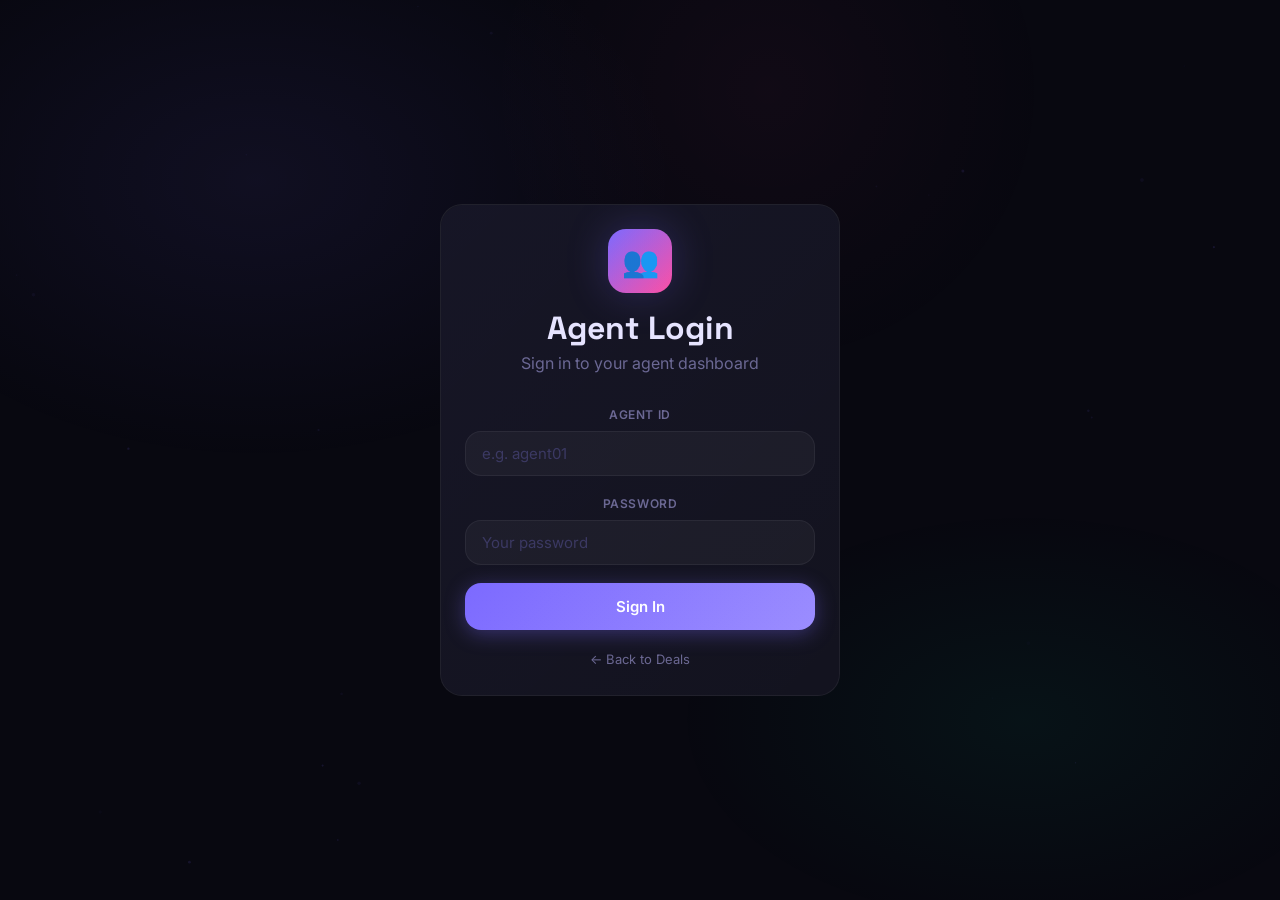
==== frontend/agent-dashboard.html @ 9877c68c "Add files via upload" ====
<!DOCTYPE html>
<html lang="en">
<head>
<meta charset="UTF-8"><meta name="viewport" content="width=device-width,initial-scale=1.0">
<title>Agent Dashboard — Happiness Hub</title>
<link rel="stylesheet" href="styles/main.css">
<style>
.page{max-width:1100px;margin:0 auto;padding:28px 24px;}
.ref-box{background:var(--c-card);border:1px solid var(--c-border);border-radius:var(--r-lg);padding:18px 22px;display:flex;align-items:center;justify-content:space-between;gap:16px;flex-wrap:wrap;margin-bottom:24px;}
.ref-url{font-family:monospace;font-size:13px;color:var(--c-primary);flex:1;background:rgba(124,106,255,.08);padding:8px 14px;border-radius:var(--r-sm);word-break:break-all;}
.upload-zone{border:2px dashed var(--c-border);border-radius:var(--r-md);padding:18px;text-align:center;cursor:pointer;transition:.2s;}
.upload-zone:hover{border-color:var(--c-primary);}
.upload-zone input{display:none;}
</style>
</head>
<body>
<canvas id="particles"></canvas>
<nav class="nav">
  <div class="nav-inner">
    <a href="index.html" class="nav-logo"><div class="logo-box">😊</div>Happiness<span>Hub</span></a>
    <div style="display:flex;align-items:center;gap:12px;">
      <span id="agentNameNav" style="font-size:14px;color:var(--c-muted);"></span>
      <button onclick="logout()" class="btn btn-ghost btn-sm">Sign Out</button>
    </div>
  </div>
</nav>

<div class="page">
  <div class="flex-between mb-24">
    <div><h2 style="margin-bottom:4px;">👋 Welcome, <span id="agentName">Agent</span></h2><p>Manage your orders and commissions</p></div>
    <button onclick="showTab('submit')" class="btn btn-primary">➕ Submit New Order</button>
  </div>

  <!-- Referral -->
  <div class="ref-box">
    <div style="min-width:0;">
      <div style="font-size:11px;color:var(--c-muted);text-transform:uppercase;letter-spacing:.6px;margin-bottom:6px;">🔗 Your Referral Link</div>
      <div class="ref-url" id="refUrl">Loading...</div>
    </div>
    <button onclick="copyRef()" class="btn btn-ghost btn-sm" id="copyBtn">📋 Copy</button>
  </div>

  <!-- Stats -->
  <div class="grid-4 mb-24">
    <div class="stat-card"><div class="stat-icon">📋</div><div><div class="stat-val" id="sTotal">0</div><div class="stat-lbl">Total Orders</div></div></div>
    <div class="stat-card"><div class="stat-icon">⏳</div><div><div class="stat-val" id="sPending">0</div><div class="stat-lbl">Pending</div></div></div>
    <div class="stat-card"><div class="stat-icon">✅</div><div><div class="stat-val" id="sDone">0</div><div class="stat-lbl">Completed</div></div></div>
    <div class="stat-card"><div class="stat-icon">💰</div><div><div class="stat-val" id="sCash">$0</div><div class="stat-lbl">Total Cashback</div></div></div>
  </div>

  <!-- Tabs -->
  <div class="tabs">
    <button class="tab active" id="tabOrders" onclick="showTab('orders')">📋 My Orders</button>
    <button class="tab" id="tabSubmit" onclick="showTab('submit')">➕ Submit Order</button>
  </div>

  <!-- Orders Panel -->
  <div id="panelOrders">
    <div class="flex-between mb-16" style="gap:12px;">
      <div class="search-wrap" style="flex:1;min-width:180px;"><span class="search-icon">🔍</span><input type="text" class="form-control" id="oSearch" placeholder="Search orders..." oninput="filterOrders()"></div>
      <select class="form-control" id="oStatus" onchange="filterOrders()" style="max-width:170px;">
        <option value="">All Statuses</option>
        <option>Pending</option><option>Ordered</option><option>Delivered</option>
        <option>Cashback Sent</option><option>Rejected</option><option>Need More Info</option><option>PayPal Issue</option>
      </select>
    </div>
    <div class="tbl-wrap" id="ordersTbl"><div class="flex-center" style="padding:60px;"><div class="spinner"></div></div></div>
  </div>

  <!-- Submit Panel -->
  <div id="panelSubmit" style="display:none;">
    <div class="card" style="max-width:640px;">
      <h3 style="margin-bottom:20px;">📝 Submit Order on Buyer's Behalf</h3>
      <form id="orderForm" novalidate>
        <div class="row-2">
          <div class="form-group"><label class="form-label">Buyer Name *</label><input type="text" id="bName" class="form-control" placeholder="Full name" required></div>
          <div class="form-group"><label class="form-label">Buyer WhatsApp *</label><input type="tel" id="bWA" class="form-control" placeholder="+1234567890" required></div>
        </div>
        <div class="form-group"><label class="form-label">Select Product *</label><select id="bProduct" class="form-control" required><option value="">Loading...</option></select></div>
        <div class="form-group"><label class="form-label">Order ID *</label><input type="text" id="bOId" class="form-control" placeholder="Amazon order ID" required></div>
        <div class="form-group">
          <label class="form-label">Screenshot *</label>
          <div class="upload-zone" onclick="document.getElementById('sFile').click()">
            <input type="file" id="sFile" accept="image/*" onchange="previewShot(event)">
            <div id="sPH"><div style="font-size:24px;">📷</div><div style="font-size:13px;color:var(--c-muted);margin-top:4px;">Click to upload</div></div>
            <img id="sPreview" style="display:none;max-height:80px;margin:8px auto 0;border-radius:6px;">
          </div>
        </div>
        <div class="form-group"><label class="form-label">Notes</label><textarea id="bNotes" class="form-control" rows="2" placeholder="Optional..."></textarea></div>
        <div id="formErr" class="err-box" style="display:none;"></div>
        <div style="display:flex;gap:12px;">
          <button type="submit" class="btn btn-primary" id="submitBtn">Submit Order</button>
          <button type="button" onclick="showTab('orders')" class="btn btn-ghost">Cancel</button>
        </div>
      </form>
      <div id="submitOK" style="display:none;text-align:center;padding:20px;">
        <div style="font-size:48px;margin-bottom:12px;">🎉</div>
        <h3 style="margin-bottom:6px;">Order Submitted!</h3>
        <p>Order ID: <strong id="newOId" style="color:var(--c-primary);"></strong></p>
        <div style="display:flex;gap:12px;justify-content:center;margin-top:16px;">
          <button onclick="resetForm()" class="btn btn-primary">Submit Another</button>
          <button onclick="showTab('orders')" class="btn btn-ghost">View Orders</button>
        </div>
      </div>
    </div>
  </div>
</div>

<script src="lib/hh.js"></script>
<script>
(function(){const c=document.getElementById("particles"),ctx=c.getContext("2d");function r(){c.width=innerWidth;c.height=innerHeight;}r();window.addEventListener("resize",r);const pts=Array.from({length:30},()=>({x:Math.random()*innerWidth,y:Math.random()*innerHeight,vx:(Math.random()-.5)*.3,vy:(Math.random()-.5)*.3,r:Math.random()*1.5+.5,a:Math.random()*.2+.05}));function draw(){ctx.clearRect(0,0,c.width,c.height);pts.forEach(p=>{p.x+=p.vx;p.y+=p.vy;if(p.x<0||p.x>c.width)p.vx*=-1;if(p.y<0||p.y>c.height)p.vy*=-1;ctx.beginPath();ctx.arc(p.x,p.y,p.r,0,Math.PI*2);ctx.fillStyle=`rgba(124,106,255,${p.a})`;ctx.fill();});requestAnimationFrame(draw);}draw();})();

let session=null, allOrders=[];

document.addEventListener("DOMContentLoaded",async()=>{
  session=HH.requireAuth("agent","agent-login.html");
  if(!session)return;
  document.getElementById("agentName").textContent=session.name||session.actor_id;
  document.getElementById("agentNameNav").textContent=session.name||session.actor_id;
  document.getElementById("refUrl").textContent=`${location.origin}${location.pathname.replace("agent-dashboard.html","")}?ref=${session.actor_id}`;
  await Promise.all([loadOrders(),loadProducts()]);
});

function showTab(t){
  document.getElementById("panelOrders").style.display=t==="orders"?"block":"none";
  document.getElementById("panelSubmit").style.display=t==="submit"?"block":"none";
  document.getElementById("tabOrders").classList.toggle("active",t==="orders");
  document.getElementById("tabSubmit").classList.toggle("active",t==="submit");
}

function copyRef(){
  navigator.clipboard.writeText(document.getElementById("refUrl").textContent).then(()=>{
    const b=document.getElementById("copyBtn");b.textContent="✅ Copied!";setTimeout(()=>b.textContent="📋 Copy",2000);
  });
}

async function loadOrders(){
  const auth=HH.getAuthBody("agent");
  const res=await HH.get("getAgentOrders",auth);
  if(!res.success){document.getElementById("ordersTbl").innerHTML=`<div class="empty-state"><p>${HH.esc(res.error)}</p></div>`;return;}
  allOrders=res.orders||[];
  const s=res.stats||{};
  document.getElementById("sTotal").textContent=s.total||0;
  document.getElementById("sPending").textContent=s.pending||0;
  document.getElementById("sDone").textContent=s.completed||0;
  document.getElementById("sCash").textContent=HH.fmt$(s.total_cashback||0);
  renderOrders(allOrders);
}

function filterOrders(){
  const q=(document.getElementById("oSearch").value||"").toLowerCase();
  const st=document.getElementById("oStatus").value;
  let f=allOrders;
  if(st)f=f.filter(o=>o.status===st);
  if(q)f=f.filter(o=>(o.buyer_name||"").toLowerCase().includes(q)||(o.product_title||"").toLowerCase().includes(q)||(o.order_id||"").toLowerCase().includes(q)||(o.amazon_order_id||"").toLowerCase().includes(q));
  renderOrders(f);
}

function renderOrders(orders){
  if(!orders.length){document.getElementById("ordersTbl").innerHTML=`<div class="empty-state"><div class="icon">📋</div><p>No orders found.</p></div>`;return;}
  document.getElementById("ordersTbl").innerHTML=`<table><thead><tr><th>Buyer</th><th>Product</th><th>Order ID</th><th>Cashback</th><th>Status</th><th>Time</th></tr></thead><tbody>${orders.map(o=>`<tr><td><div style="font-weight:500;">${HH.esc(o.buyer_name)}</div><div style="font-size:11px;color:var(--c-muted);">${HH.esc(o.buyer_whatsapp)}</div></td><td style="max-width:140px;overflow:hidden;text-overflow:ellipsis;white-space:nowrap;font-size:13px;">${HH.esc(o.product_title)}</td><td style="font-family:monospace;font-size:12px;color:var(--c-muted);">${HH.esc(o.amazon_order_id)}</td><td style="color:var(--c-primary);font-weight:600;">${HH.fmt$(o.cashback_amount)}</td><td>${HH.statusBadge(o.status)}</td><td style="font-size:12px;color:var(--c-muted);">${HH.timeAgo(o.submitted_at)}</td></tr>`).join("")}</tbody></table>`;
}

async function loadProducts(){
  const res=await HH.get("getProducts");
  if(res.success){
    const sel=document.getElementById("bProduct");
    sel.innerHTML=`<option value="">— Select product —</option>`+res.products.map(p=>`<option value="${HH.esc(p.product_id)}">${HH.esc(p.title)} (${HH.fmt$(p.cashback_amount)})</option>`).join("");
  }
}

document.getElementById("orderForm").addEventListener("submit",async e=>{
  e.preventDefault();
  const btn=document.getElementById("submitBtn"),err=document.getElementById("formErr");
  err.style.display="none";
  const name=document.getElementById("bName").value.trim();
  const wa=document.getElementById("bWA").value.trim();
  const pid=document.getElementById("bProduct").value;
  const oid=document.getElementById("bOId").value.trim();
  const notes=document.getElementById("bNotes").value.trim();
  const file=document.getElementById("sFile").files[0];
  if(!name||!wa||!pid||!oid){err.textContent="Fill in all required fields.";err.style.display="block";return;}
  if(!file){err.textContent="Upload the order screenshot.";err.style.display="block";return;}
  btn.disabled=true;btn.textContent="Uploading...";
  let screenshot_url="";
  try{screenshot_url=await HH.uploadFile(file);}
  catch(e2){err.textContent="Upload failed: "+e2.message;err.style.display="block";btn.disabled=false;btn.textContent="Submit Order";return;}
  btn.textContent="Saving...";
  const auth=HH.getAuthBody("agent");
  const res=await HH.get("submitOrder",{...auth,buyer_name:name,buyer_whatsapp:wa,product_id:pid,amazon_order_id:oid,screenshot_url,notes});
  btn.disabled=false;btn.textContent="Submit Order";
  if(res.success){document.getElementById("orderForm").style.display="none";document.getElementById("submitOK").style.display="block";document.getElementById("newOId").textContent=res.order_id;loadOrders();}
  else{err.textContent=res.error||"Failed.";err.style.display="block";}
});

function previewShot(e){const f=e.target.files[0];if(!f)return;const r=new FileReader();r.onload=()=>{document.getElementById("sPreview").src=r.result;document.getElementById("sPreview").style.display="block";document.getElementById("sPH").style.display="none";};r.readAsDataURL(f);}

function resetForm(){document.getElementById("orderForm").reset();document.getElementById("orderForm").style.display="block";document.getElementById("submitOK").style.display="none";document.getElementById("sPreview").style.display="none";document.getElementById("sPH").style.display="block";}

function logout(){HH.clearSession("agent");location.href="agent-login.html";}
</script>
</body>
</html>
---- frontend/styles/main.css ----
@import url('https://fonts.googleapis.com/css2?family=Space+Grotesk:wght@400;500;600;700;800&family=Inter:wght@400;500;600&display=swap');

/* ── TOKENS ── */
:root {
  --c-bg:       #080810;
  --c-surface:  #0f0f1a;
  --c-card:     #13131f;
  --c-border:   rgba(124,106,255,0.15);
  --c-border2:  rgba(255,255,255,0.06);
  --c-primary:  #7c6aff;
  --c-accent:   #00e5a0;
  --c-pink:     #ff4fa3;
  --c-text:     #e8e6ff;
  --c-muted:    #6b6892;
  --c-dim:      #3a3860;
  --glow:       0 0 40px rgba(124,106,255,.25);
  --glow-green: 0 0 30px rgba(0,229,160,.2);
  --r-sm: 10px; --r-md: 16px; --r-lg: 22px; --r-xl: 30px;
  --font-head: 'Space Grotesk', sans-serif;
  --font-body: 'Inter', sans-serif;
}

*,*::before,*::after { box-sizing:border-box; margin:0; padding:0; }
html { font-size:16px; scroll-behavior:smooth; }
body { font-family:var(--font-body); background:var(--c-bg); color:var(--c-text); line-height:1.6; min-height:100vh; overflow-x:hidden; }
a { color:var(--c-primary); text-decoration:none; }
img { max-width:100%; display:block; }

/* ── ANIMATED BG ── */
body::before {
  content:'';
  position:fixed; inset:0; z-index:-1;
  background:
    radial-gradient(ellipse 600px 400px at 20% 20%, rgba(124,106,255,.08) 0%, transparent 70%),
    radial-gradient(ellipse 500px 300px at 80% 80%, rgba(0,229,160,.05) 0%, transparent 70%),
    radial-gradient(ellipse 400px 400px at 60% 10%, rgba(255,79,163,.04) 0%, transparent 70%);
  animation: bgPulse 8s ease-in-out infinite alternate;
}
@keyframes bgPulse {
  0%   { opacity:.8; }
  100% { opacity:1.2; }
}

/* ── TYPOGRAPHY ── */
h1,h2,h3,h4,h5 { font-family:var(--font-head); font-weight:700; color:var(--c-text); line-height:1.2; }
h1 { font-size:clamp(2rem,5vw,3.5rem); }
h2 { font-size:clamp(1.4rem,3vw,2rem); }
h3 { font-size:1.2rem; }
p  { color:var(--c-muted); }

/* ── LAYOUT ── */
.container { max-width:1200px; margin:0 auto; padding:0 24px; }
.grid-2 { display:grid; grid-template-columns:1fr 1fr; gap:20px; }
.grid-3 { display:grid; grid-template-columns:repeat(3,1fr); gap:20px; }
.grid-4 { display:grid; grid-template-columns:repeat(4,1fr); gap:16px; }
@media(max-width:900px){.grid-3,.grid-4{grid-template-columns:repeat(2,1fr);}}
@media(max-width:600px){.grid-2,.grid-3,.grid-4{grid-template-columns:1fr;}.hide-mob{display:none!important;}}

/* ── NAVBAR ── */
.nav {
  position:sticky; top:0; z-index:100;
  background:rgba(8,8,16,.8);
  backdrop-filter:blur(20px);
  border-bottom:1px solid var(--c-border2);
  padding:0 24px;
}
.nav-inner {
  max-width:1200px; margin:0 auto;
  height:64px; display:flex; align-items:center; justify-content:space-between; gap:20px;
}
.nav-logo {
  font-family:var(--font-head); font-size:1.3rem; font-weight:800;
  display:flex; align-items:center; gap:10px; color:var(--c-text);
}
.nav-logo .logo-box {
  width:38px; height:38px; border-radius:10px;
  background:linear-gradient(135deg,var(--c-primary),var(--c-pink));
  display:flex; align-items:center; justify-content:center; font-size:20px;
  box-shadow:var(--glow);
}
.nav-logo span { color:var(--c-primary); }
.nav-links { display:flex; gap:4px; }
.nav-links a {
  padding:7px 14px; border-radius:var(--r-sm);
  color:var(--c-muted); font-size:14px; font-weight:500;
  transition:.2s;
}
.nav-links a:hover,.nav-links a.active { color:var(--c-text); background:rgba(124,106,255,.12); }

/* ── BUTTONS ── */
.btn {
  display:inline-flex; align-items:center; justify-content:center; gap:8px;
  padding:11px 22px; border-radius:var(--r-md); border:none;
  font-family:var(--font-body); font-size:15px; font-weight:600;
  cursor:pointer; transition:all .2s; white-space:nowrap; text-decoration:none;
}
.btn-primary {
  background:linear-gradient(135deg,var(--c-primary),#9b8dff);
  color:#fff; box-shadow:0 4px 20px rgba(124,106,255,.35);
}
.btn-primary:hover { transform:translateY(-2px); box-shadow:0 8px 30px rgba(124,106,255,.5); }
.btn-primary:active { transform:translateY(0); }
.btn-primary:disabled { opacity:.5; cursor:not-allowed; transform:none; }
.btn-ghost {
  background:rgba(124,106,255,.1); color:var(--c-primary);
  border:1px solid var(--c-border);
}
.btn-ghost:hover { background:rgba(124,106,255,.2); }
.btn-danger { background:rgba(255,71,87,.15); color:#ff4757; border:1px solid rgba(255,71,87,.2); }
.btn-danger:hover { background:rgba(255,71,87,.25); }
.btn-sm { padding:7px 14px; font-size:13px; border-radius:var(--r-sm); }
.btn-green { background:linear-gradient(135deg,#00c853,var(--c-accent)); color:#000; font-weight:700; }
.w-full { width:100%; }

/* ── CARDS ── */
.card {
  background:var(--c-card);
  border:1px solid var(--c-border2);
  border-radius:var(--r-lg);
  padding:24px;
  transition:border-color .3s, transform .3s, box-shadow .3s;
  position:relative; overflow:hidden;
}
.card::before {
  content:''; position:absolute; inset:0; border-radius:inherit;
  background:linear-gradient(135deg,rgba(124,106,255,.03),transparent);
  pointer-events:none;
}
.card:hover { border-color:var(--c-border); }
.card-glow:hover { border-color:var(--c-primary); box-shadow:var(--glow); }

/* ── PRODUCT CARD ── */
.product-card {
  background:var(--c-card); border:1px solid var(--c-border2);
  border-radius:var(--r-lg); overflow:hidden; cursor:pointer;
  transition:all .35s cubic-bezier(.4,0,.2,1);
  position:relative;
}
.product-card:hover {
  transform:translateY(-6px) scale(1.01);
  border-color:var(--c-primary);
  box-shadow:0 20px 60px rgba(124,106,255,.25);
}
.product-card-img { width:100%; aspect-ratio:16/9; object-fit:cover; background:var(--c-surface); }
.product-card-body { padding:16px; }
.product-card-title {
  font-family:var(--font-head); font-size:14px; font-weight:600;
  color:var(--c-text); margin-bottom:10px;
  display:-webkit-box; -webkit-line-clamp:2; -webkit-box-orient:vertical; overflow:hidden;
}
.cashback-pill {
  display:inline-flex; align-items:center; gap:5px;
  background:linear-gradient(135deg,var(--c-primary),var(--c-accent));
  color:#fff; font-size:13px; font-weight:700;
  padding:5px 12px; border-radius:50px;
}
.product-badge {
  position:absolute; top:10px; left:10px;
  background:var(--c-pink); color:#fff;
  font-size:10px; font-weight:700; padding:3px 10px; border-radius:50px;
  text-transform:uppercase; letter-spacing:.5px;
}

/* ── FORMS ── */
.form-group { margin-bottom:18px; }
.form-label {
  display:block; font-size:12px; font-weight:600;
  color:var(--c-muted); margin-bottom:7px;
  text-transform:uppercase; letter-spacing:.6px;
}
.form-control {
  width:100%; background:rgba(255,255,255,.04);
  border:1px solid var(--c-border2);
  border-radius:var(--r-md); color:var(--c-text);
  font-family:var(--font-body); font-size:15px;
  padding:12px 16px; outline:none; transition:.2s;
}
.form-control:focus { border-color:var(--c-primary); box-shadow:0 0 0 3px rgba(124,106,255,.15); }
.form-control::placeholder { color:var(--c-dim); }
select.form-control { cursor:pointer; }
textarea.form-control { resize:vertical; min-height:90px; }

/* ── STATS ── */
.stat-card {
  background:var(--c-card); border:1px solid var(--c-border2);
  border-radius:var(--r-lg); padding:20px 22px;
  display:flex; align-items:center; gap:16px;
  transition:.3s; position:relative; overflow:hidden;
}
.stat-card::after {
  content:''; position:absolute; bottom:0; left:0; right:0; height:2px;
  background:linear-gradient(90deg,var(--c-primary),var(--c-accent));
  transform:scaleX(0); transition:.3s; transform-origin:left;
}
.stat-card:hover::after { transform:scaleX(1); }
.stat-icon {
  width:48px; height:48px; border-radius:var(--r-md);
  background:rgba(124,106,255,.12); font-size:22px;
  display:flex; align-items:center; justify-content:center; flex-shrink:0;
}
.stat-val { font-family:var(--font-head); font-size:1.8rem; font-weight:800; color:var(--c-text); line-height:1; }
.stat-lbl { font-size:12px; color:var(--c-muted); margin-top:4px; }

/* ── BADGES ── */
.badge { display:inline-flex; align-items:center; gap:4px; padding:4px 10px; border-radius:50px; font-size:12px; font-weight:600; }
.badge-warn  { background:rgba(255,171,0,.12);  color:#ffab00; }
.badge-info  { background:rgba(124,106,255,.12); color:#9b8dff; }
.badge-ok    { background:rgba(0,229,160,.12);   color:var(--c-accent); }
.badge-green { background:rgba(0,229,160,.12);   color:var(--c-accent); }
.badge-red   { background:rgba(255,71,87,.12);   color:#ff4757; }

/* ── TABLE ── */
.tbl-wrap { background:var(--c-card); border:1px solid var(--c-border2); border-radius:var(--r-lg); overflow:hidden; overflow-x:auto; }
table { width:100%; border-collapse:collapse; min-width:600px; }
th { background:rgba(124,106,255,.06); color:var(--c-muted); font-size:11px; font-weight:700; text-transform:uppercase; letter-spacing:.6px; padding:12px 16px; text-align:left; }
td { padding:14px 16px; border-top:1px solid var(--c-border2); font-size:14px; color:var(--c-text); }
tr:hover td { background:rgba(124,106,255,.04); }

/* ── MODAL ── */
.modal-overlay {
  position:fixed; inset:0; background:rgba(0,0,0,.7);
  backdrop-filter:blur(8px); z-index:300;
  display:flex; align-items:center; justify-content:center; padding:20px;
  animation:fadeIn .2s ease;
}
.modal {
  background:var(--c-card); border:1px solid var(--c-border);
  border-radius:var(--r-xl); padding:32px; width:100%;
  max-width:560px; max-height:90vh; overflow-y:auto;
  animation:slideUp .3s cubic-bezier(.4,0,.2,1);
}
.modal-hdr { display:flex; justify-content:space-between; align-items:center; margin-bottom:24px; }
.modal-close { width:32px; height:32px; border-radius:50%; background:rgba(255,255,255,.06); border:none; color:var(--c-muted); font-size:18px; cursor:pointer; display:flex; align-items:center; justify-content:center; transition:.2s; }
.modal-close:hover { background:rgba(255,255,255,.1); color:var(--c-text); }

/* ── SIDEBAR ── */
.dash-layout { display:flex; min-height:calc(100vh - 64px); }
.sidebar {
  width:220px; background:var(--c-surface); border-right:1px solid var(--c-border2);
  padding:20px 10px; flex-shrink:0;
  position:sticky; top:64px; height:calc(100vh - 64px); overflow-y:auto;
}
.sb-link {
  display:flex; align-items:center; gap:10px;
  padding:9px 14px; border-radius:var(--r-md);
  color:var(--c-muted); font-size:14px; font-weight:500;
  cursor:pointer; border:none; background:none; width:100%;
  text-align:left; transition:.2s; font-family:var(--font-body);
}
.sb-link:hover { background:rgba(124,106,255,.08); color:var(--c-text); }
.sb-link.active { background:rgba(124,106,255,.15); color:var(--c-primary); }
.sb-section { font-size:10px; font-weight:700; color:var(--c-dim); text-transform:uppercase; letter-spacing:1px; padding:12px 14px 4px; }
.main-area { flex:1; padding:28px; overflow:hidden; min-width:0; }
@media(max-width:768px) { .sidebar{display:none;} .main-area{padding:16px;} }

/* ── SEARCH BAR ── */
.search-wrap { position:relative; }
.search-wrap input { padding-left:42px; }
.search-icon { position:absolute; left:14px; top:50%; transform:translateY(-50%); color:var(--c-dim); font-size:18px; pointer-events:none; }

/* ── HERO ── */
.hero {
  padding:80px 24px 60px; text-align:center; position:relative; overflow:hidden;
}
.hero-title {
  background:linear-gradient(135deg,var(--c-text) 0%,var(--c-primary) 50%,var(--c-accent) 100%);
  -webkit-background-clip:text; -webkit-text-fill-color:transparent; background-clip:text;
  animation:shimmer 4s linear infinite; background-size:200%;
}
@keyframes shimmer { 0%{background-position:0%} 100%{background-position:200%} }
.hero-pill {
  display:inline-flex; align-items:center; gap:8px;
  background:rgba(124,106,255,.1); border:1px solid var(--c-border);
  color:var(--c-primary); font-size:13px; font-weight:600;
  padding:6px 16px; border-radius:50px; margin-bottom:24px;
  animation:pulse 3s ease-in-out infinite;
}
@keyframes pulse { 0%,100%{box-shadow:0 0 0 rgba(124,106,255,0)} 50%{box-shadow:0 0 20px rgba(124,106,255,.3)} }

/* ── CHIPS ── */
.chips { display:flex; gap:10px; flex-wrap:wrap; justify-content:center; }
.chip {
  padding:8px 18px; border-radius:50px; border:1px solid var(--c-border2);
  background:var(--c-card); color:var(--c-muted);
  font-size:13px; font-weight:500; cursor:pointer; transition:.2s;
}
.chip:hover { border-color:var(--c-primary); color:var(--c-primary); }
.chip.active { background:var(--c-primary); border-color:var(--c-primary); color:#fff; }

/* ── SPINNER ── */
.spinner { width:36px; height:36px; border:3px solid var(--c-border); border-top-color:var(--c-primary); border-radius:50%; animation:spin .8s linear infinite; }
@keyframes spin { to{transform:rotate(360deg)} }

/* ── UPLOAD ── */
.upload-zone {
  border:2px dashed var(--c-border); border-radius:var(--r-md);
  padding:24px; text-align:center; cursor:pointer; transition:.2s;
}
.upload-zone:hover,.upload-zone.drag-over { border-color:var(--c-primary); background:rgba(124,106,255,.05); }
.upload-zone input { display:none; }

/* ── TABS ── */
.tabs { display:flex; gap:4px; background:var(--c-surface); border-radius:var(--r-md); padding:4px; margin-bottom:24px; }
.tab {
  flex:1; padding:9px 16px; border-radius:var(--r-sm); border:none;
  background:none; color:var(--c-muted); font-size:14px; font-weight:500;
  cursor:pointer; transition:.2s; font-family:var(--font-body);
}
.tab.active { background:var(--c-primary); color:#fff; }
.tab:hover:not(.active) { background:rgba(124,106,255,.08); color:var(--c-text); }

/* ── TIMELINE ── */
.timeline { list-style:none; position:relative; }
.timeline::before { content:''; position:absolute; left:18px; top:0; bottom:0; width:2px; background:var(--c-border2); }
.tl-item { position:relative; padding-left:52px; margin-bottom:24px; }
.tl-dot { position:absolute; left:9px; top:4px; width:20px; height:20px; border-radius:50%; border:2px solid var(--c-dim); background:var(--c-bg); display:flex; align-items:center; justify-content:center; font-size:10px; }
.tl-dot.done  { border-color:var(--c-accent); background:var(--c-accent); color:#000; }
.tl-dot.active{ border-color:var(--c-primary); background:var(--c-primary); box-shadow:0 0 10px rgba(124,106,255,.5); }
.tl-dot.error { border-color:#ff4757; background:#ff4757; }

/* ── FOOTER ── */
.footer { border-top:1px solid var(--c-border2); padding:32px 24px; text-align:center; color:var(--c-dim); font-size:13px; margin-top:60px; }

/* ── ANIMATIONS ── */
@keyframes fadeIn  { from{opacity:0} to{opacity:1} }
@keyframes slideUp { from{opacity:0;transform:translateY(24px)} to{opacity:1;transform:translateY(0)} }
@keyframes slideInRight { from{opacity:0;transform:translateX(20px)} to{opacity:1;transform:translateX(0)} }
@keyframes float { 0%,100%{transform:translateY(0)} 50%{transform:translateY(-8px)} }
.fade-in { animation:fadeIn .4s ease both; }
.slide-up { animation:slideUp .4s cubic-bezier(.4,0,.2,1) both; }

/* ── UTILS ── */
.flex { display:flex; align-items:center; }
.flex-between { display:flex; align-items:center; justify-content:space-between; flex-wrap:wrap; gap:12px; }
.flex-center  { display:flex; align-items:center; justify-content:center; }
.gap-8  { gap:8px; }
.gap-12 { gap:12px; }
.mt-8   { margin-top:8px; }
.mt-16  { margin-top:16px; }
.mt-24  { margin-top:24px; }
.mb-16  { margin-bottom:16px; }
.mb-24  { margin-bottom:24px; }
.text-center { text-align:center; }
.text-muted  { color:var(--c-muted); font-size:13px; }
.fw-bold { font-weight:700; }
.empty-state { padding:60px 24px; text-align:center; color:var(--c-muted); }
.empty-state .icon { font-size:48px; margin-bottom:16px; }

/* ── FORM ROW ── */
.row-2 { display:grid; grid-template-columns:1fr 1fr; gap:16px; }
.row-3 { display:grid; grid-template-columns:1fr 1fr 1fr; gap:16px; }
@media(max-width:600px) { .row-2,.row-3{grid-template-columns:1fr;} }

/* ── ERROR BOX ── */
.err-box { background:rgba(255,71,87,.1); border:1px solid rgba(255,71,87,.2); border-radius:var(--r-md); padding:12px 14px; font-size:14px; color:#ff4757; margin-bottom:14px; }

/* Particles canvas */
#particles { position:fixed; top:0; left:0; width:100%; height:100%; z-index:-1; pointer-events:none; opacity:.4; }
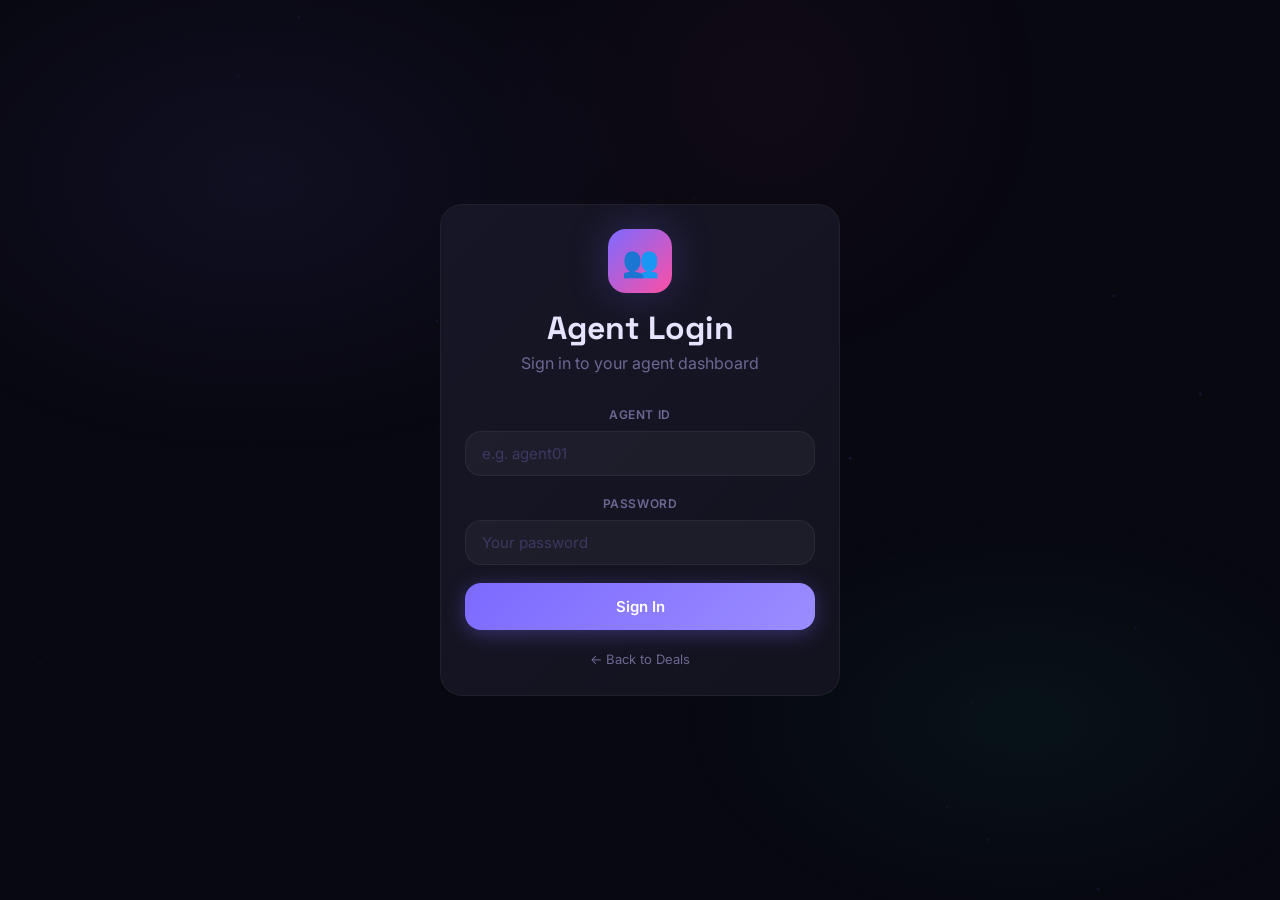
==== commit 1fcb9067: "Add files via upload" ====
--- a/frontend/agent-dashboard.html
+++ b/frontend/agent-dashboard.html
@@ -11,6 +11,29 @@
 .upload-zone{border:2px dashed var(--c-border);border-radius:var(--r-md);padding:18px;text-align:center;cursor:pointer;transition:.2s;}
 .upload-zone:hover{border-color:var(--c-primary);}
 .upload-zone input{display:none;}
+
+/* Wizard */
+.wiz-track { display:flex; align-items:center; justify-content:center; gap:6px; margin-bottom:22px; }
+.wiz-dot { width:30px; height:30px; border-radius:50%; background:var(--c-surface); border:2px solid var(--c-dim); display:flex; align-items:center; justify-content:center; font-size:13px; font-weight:700; color:var(--c-muted); transition:.3s; }
+.wiz-dot.active { border-color:var(--c-primary); background:rgba(124,106,255,.15); color:var(--c-primary); box-shadow:0 0 12px rgba(124,106,255,.35); }
+.wiz-dot.done { border-color:var(--c-accent); background:var(--c-accent); color:#000; }
+.wiz-line { width:28px; height:2px; background:var(--c-dim); }
+.wiz-line.done { background:var(--c-accent); }
+.wiz-step { display:none; animation:fadeIn .35s ease; }
+.wiz-step.active { display:block; }
+
+.pm-grid { display:grid; grid-template-columns:repeat(4,1fr); gap:10px; }
+@media(max-width:480px){.pm-grid{grid-template-columns:repeat(2,1fr);}}
+.pm-option { border:1px solid var(--c-border2); border-radius:var(--r-md); padding:14px 8px; text-align:center; cursor:pointer; transition:.2s; background:rgba(255,255,255,.02); }
+.pm-option:hover { border-color:var(--c-border); }
+.pm-option.selected { border-color:var(--c-primary); background:rgba(124,106,255,.1); box-shadow:0 0 16px rgba(124,106,255,.15); }
+.pm-icon { font-size:24px; margin-bottom:6px; }
+.pm-label { font-size:12px; font-weight:600; color:var(--c-text); }
+
+.action-banner{background:linear-gradient(135deg,rgba(255,171,0,.12),rgba(255,171,0,.04));border:1px solid rgba(255,171,0,.3);border-radius:var(--r-md);padding:12px 14px;margin-top:6px;}
+.upload-zone-sm{border:2px dashed var(--c-border);border-radius:var(--r-md);padding:14px;text-align:center;cursor:pointer;transition:.2s;margin-top:8px;}
+.upload-zone-sm:hover{border-color:var(--c-primary);}
+.upload-zone-sm input{display:none;}
 </style>
 </head>
 <body>
@@ -64,39 +87,76 @@
         <option>Cashback Sent</option><option>Rejected</option><option>Need More Info</option><option>PayPal Issue</option>
       </select>
     </div>
-    <div class="tbl-wrap" id="ordersTbl"><div class="flex-center" style="padding:60px;"><div class="spinner"></div></div></div>
+    <div id="ordersList"><div class="flex-center" style="padding:60px;"><div class="spinner"></div></div></div>
   </div>
 
   <!-- Submit Panel -->
   <div id="panelSubmit" style="display:none;">
     <div class="card" style="max-width:640px;">
-      <h3 style="margin-bottom:20px;">📝 Submit Order on Buyer's Behalf</h3>
+      <h3 style="margin-bottom:18px;">📝 Submit Order on Buyer's Behalf</h3>
+
+      <div class="wiz-track">
+        <div class="wiz-dot active" id="wd1">1</div>
+        <div class="wiz-line" id="wl1"></div>
+        <div class="wiz-dot" id="wd2">2</div>
+        <div class="wiz-line" id="wl2"></div>
+        <div class="wiz-dot" id="wd3">3</div>
+      </div>
+
       <form id="orderForm" novalidate>
-        <div class="row-2">
-          <div class="form-group"><label class="form-label">Buyer Name *</label><input type="text" id="bName" class="form-control" placeholder="Full name" required></div>
-          <div class="form-group"><label class="form-label">Buyer WhatsApp *</label><input type="tel" id="bWA" class="form-control" placeholder="+1234567890" required></div>
-        </div>
-        <div class="form-group"><label class="form-label">Select Product *</label><select id="bProduct" class="form-control" required><option value="">Loading...</option></select></div>
-        <div class="form-group"><label class="form-label">Order ID *</label><input type="text" id="bOId" class="form-control" placeholder="Amazon order ID" required></div>
-        <div class="form-group">
-          <label class="form-label">Screenshot *</label>
-          <div class="upload-zone" onclick="document.getElementById('sFile').click()">
-            <input type="file" id="sFile" accept="image/*" onchange="previewShot(event)">
-            <div id="sPH"><div style="font-size:24px;">📷</div><div style="font-size:13px;color:var(--c-muted);margin-top:4px;">Click to upload</div></div>
-            <img id="sPreview" style="display:none;max-height:80px;margin:8px auto 0;border-radius:6px;">
-          </div>
-        </div>
-        <div class="form-group"><label class="form-label">Notes</label><textarea id="bNotes" class="form-control" rows="2" placeholder="Optional..."></textarea></div>
-        <div id="formErr" class="err-box" style="display:none;"></div>
-        <div style="display:flex;gap:12px;">
-          <button type="submit" class="btn btn-primary" id="submitBtn">Submit Order</button>
-          <button type="button" onclick="showTab('orders')" class="btn btn-ghost">Cancel</button>
+        <!-- STEP 1 -->
+        <div class="wiz-step active" id="step1">
+          <div class="row-2">
+            <div class="form-group"><label class="form-label">Buyer Name *</label><input type="text" id="bName" class="form-control" placeholder="Full name" required></div>
+            <div class="form-group"><label class="form-label">Buyer WhatsApp *</label><input type="tel" id="bWA" class="form-control" placeholder="+1234567890" required></div>
+          </div>
+          <div class="form-group"><label class="form-label">Select Product *</label><select id="bProduct" class="form-control" required><option value="">Loading...</option></select></div>
+          <div class="form-group"><label class="form-label">Order ID *</label><input type="text" id="bOId" class="form-control" placeholder="Amazon order ID" required></div>
+          <button type="button" onclick="goStep(2)" class="btn btn-primary w-full" style="padding:14px;">Continue →</button>
+        </div>
+
+        <!-- STEP 2 -->
+        <div class="wiz-step" id="step2">
+          <label class="form-label" style="margin-bottom:10px;display:block;">Refund payment method *</label>
+          <div class="pm-grid mb-16">
+            <div class="pm-option" data-pm="Zelle" onclick="selectPM('Zelle')"><div class="pm-icon">🏦</div><div class="pm-label">Zelle</div></div>
+            <div class="pm-option" data-pm="CashApp" onclick="selectPM('CashApp')"><div class="pm-icon">💵</div><div class="pm-label">CashApp</div></div>
+            <div class="pm-option" data-pm="Venmo" onclick="selectPM('Venmo')"><div class="pm-icon">📲</div><div class="pm-label">Venmo</div></div>
+            <div class="pm-option" data-pm="PayPal" onclick="selectPM('PayPal')"><div class="pm-icon">🅿️</div><div class="pm-label">PayPal</div></div>
+          </div>
+          <div class="form-group">
+            <label class="form-label" id="pmIdLabel">Account Details *</label>
+            <input type="text" id="bPaymentId" class="form-control" placeholder="Select a payment method first" disabled>
+          </div>
+          <div style="display:flex;gap:12px;">
+            <button type="button" onclick="goStep(1)" class="btn btn-ghost">← Back</button>
+            <button type="button" onclick="goStep(3)" class="btn btn-primary" style="flex:1;">Continue →</button>
+          </div>
+        </div>
+
+        <!-- STEP 3 -->
+        <div class="wiz-step" id="step3">
+          <div class="form-group">
+            <label class="form-label">Order Screenshot *</label>
+            <div class="upload-zone" onclick="document.getElementById('sFile').click()">
+              <input type="file" id="sFile" accept="image/*" onchange="previewShot(event)">
+              <div id="sPH"><div style="font-size:24px;">📷</div><div style="font-size:13px;color:var(--c-muted);margin-top:4px;">Click to upload</div></div>
+              <img id="sPreview" style="display:none;max-height:80px;margin:8px auto 0;border-radius:6px;">
+            </div>
+          </div>
+          <div class="form-group"><label class="form-label">Notes</label><textarea id="bNotes" class="form-control" rows="2" placeholder="Optional..."></textarea></div>
+          <div id="formErr" class="err-box" style="display:none;"></div>
+          <div style="display:flex;gap:12px;">
+            <button type="button" onclick="goStep(2)" class="btn btn-ghost">← Back</button>
+            <button type="submit" class="btn btn-primary" id="submitBtn" style="flex:1;">Submit Order 🚀</button>
+          </div>
         </div>
       </form>
       <div id="submitOK" style="display:none;text-align:center;padding:20px;">
         <div style="font-size:48px;margin-bottom:12px;">🎉</div>
         <h3 style="margin-bottom:6px;">Order Submitted!</h3>
         <p>Order ID: <strong id="newOId" style="color:var(--c-primary);"></strong></p>
+        <p style="font-size:13px;color:var(--c-muted);margin-top:8px;">Remember to come back and mark this order "Delivered" once the buyer receives it.</p>
         <div style="display:flex;gap:12px;justify-content:center;margin-top:16px;">
           <button onclick="resetForm()" class="btn btn-primary">Submit Another</button>
           <button onclick="showTab('orders')" class="btn btn-ghost">View Orders</button>
@@ -110,7 +170,7 @@
 <script>
 (function(){const c=document.getElementById("particles"),ctx=c.getContext("2d");function r(){c.width=innerWidth;c.height=innerHeight;}r();window.addEventListener("resize",r);const pts=Array.from({length:30},()=>({x:Math.random()*innerWidth,y:Math.random()*innerHeight,vx:(Math.random()-.5)*.3,vy:(Math.random()-.5)*.3,r:Math.random()*1.5+.5,a:Math.random()*.2+.05}));function draw(){ctx.clearRect(0,0,c.width,c.height);pts.forEach(p=>{p.x+=p.vx;p.y+=p.vy;if(p.x<0||p.x>c.width)p.vx*=-1;if(p.y<0||p.y>c.height)p.vy*=-1;ctx.beginPath();ctx.arc(p.x,p.y,p.r,0,Math.PI*2);ctx.fillStyle=`rgba(124,106,255,${p.a})`;ctx.fill();});requestAnimationFrame(draw);}draw();})();
 
-let session=null, allOrders=[];
+let session=null, allOrders=[], selectedPM="";
 
 document.addEventListener("DOMContentLoaded",async()=>{
   session=HH.requireAuth("agent","agent-login.html");
@@ -134,10 +194,49 @@
   });
 }
 
+// ── WIZARD ───────────────────────────────────────────────────
+function goStep(n){
+  if(n===2 && !validateStep1()) return;
+  if(n===3 && !validateStep2()) return;
+  for(let i=1;i<=3;i++){
+    document.getElementById("step"+i).classList.toggle("active",i===n);
+    const dot=document.getElementById("wd"+i);
+    dot.classList.remove("active","done");
+    if(i<n) dot.classList.add("done");
+    else if(i===n) dot.classList.add("active");
+    if(i<3) document.getElementById("wl"+i).classList.toggle("done", i<n);
+  }
+}
+function validateStep1(){
+  const err=document.getElementById("formErr");err.style.display="none";
+  if(!document.getElementById("bName").value.trim()||!document.getElementById("bWA").value.trim()||!document.getElementById("bProduct").value||!document.getElementById("bOId").value.trim()){
+    err.textContent="Please fill in all required fields.";err.style.display="block";return false;
+  }
+  return true;
+}
+function validateStep2(){
+  const err=document.getElementById("formErr");err.style.display="none";
+  if(!selectedPM||!document.getElementById("bPaymentId").value.trim()){
+    err.textContent="Select a payment method and enter account details.";err.style.display="block";return false;
+  }
+  return true;
+}
+
+const PM_PLACEHOLDERS={Zelle:"Zelle email or phone",CashApp:"$Cashtag",Venmo:"@username",PayPal:"PayPal email"};
+function selectPM(pm){
+  selectedPM=pm;
+  document.querySelectorAll(".pm-option").forEach(el=>el.classList.toggle("selected",el.dataset.pm===pm));
+  const input=document.getElementById("bPaymentId");
+  input.disabled=false;input.placeholder=PM_PLACEHOLDERS[pm];
+  document.getElementById("pmIdLabel").textContent=`${pm} Account Details *`;
+  input.focus();
+}
+
+// ── ORDERS ───────────────────────────────────────────────────
 async function loadOrders(){
   const auth=HH.getAuthBody("agent");
   const res=await HH.get("getAgentOrders",auth);
-  if(!res.success){document.getElementById("ordersTbl").innerHTML=`<div class="empty-state"><p>${HH.esc(res.error)}</p></div>`;return;}
+  if(!res.success){document.getElementById("ordersList").innerHTML=`<div class="empty-state"><p>${HH.esc(res.error)}</p></div>`;return;}
   allOrders=res.orders||[];
   const s=res.stats||{};
   document.getElementById("sTotal").textContent=s.total||0;
@@ -157,10 +256,64 @@
 }
 
 function renderOrders(orders){
-  if(!orders.length){document.getElementById("ordersTbl").innerHTML=`<div class="empty-state"><div class="icon">📋</div><p>No orders found.</p></div>`;return;}
-  document.getElementById("ordersTbl").innerHTML=`<table><thead><tr><th>Buyer</th><th>Product</th><th>Order ID</th><th>Cashback</th><th>Status</th><th>Time</th></tr></thead><tbody>${orders.map(o=>`<tr><td><div style="font-weight:500;">${HH.esc(o.buyer_name)}</div><div style="font-size:11px;color:var(--c-muted);">${HH.esc(o.buyer_whatsapp)}</div></td><td style="max-width:140px;overflow:hidden;text-overflow:ellipsis;white-space:nowrap;font-size:13px;">${HH.esc(o.product_title)}</td><td style="font-family:monospace;font-size:12px;color:var(--c-muted);">${HH.esc(o.amazon_order_id)}</td><td style="color:var(--c-primary);font-weight:600;">${HH.fmt$(o.cashback_amount)}</td><td>${HH.statusBadge(o.status)}</td><td style="font-size:12px;color:var(--c-muted);">${HH.timeAgo(o.submitted_at)}</td></tr>`).join("")}</tbody></table>`;
-}
-
+  if(!orders.length){document.getElementById("ordersList").innerHTML=`<div class="empty-state"><div class="icon">📋</div><p>No orders found.</p></div>`;return;}
+  document.getElementById("ordersList").innerHTML=orders.map(o=>{
+    const needsProof=(o.status==="Pending"||o.status==="Ordered")&&!o.delivery_screenshot_url;
+    const action=needsProof?`<div class="action-banner">
+      <div style="font-weight:700;color:#ffab00;font-size:13px;margin-bottom:4px;">📸 Mark as Delivered</div>
+      <div style="font-size:12px;color:var(--c-muted);margin-bottom:6px;">Upload a delivery photo once buyer receives the item.</div>
+      <div class="upload-zone-sm" onclick="document.getElementById('dp-${o.order_id}').click()">
+        <input type="file" id="dp-${o.order_id}" accept="image/*" onchange="uploadDeliveryProof('${o.order_id}',this)">
+        <div id="dp-ph-${o.order_id}"><div style="font-size:18px;">📦</div><div style="font-size:11px;color:var(--c-muted);">Click to upload</div></div>
+        <img id="dp-preview-${o.order_id}" style="display:none;max-height:60px;margin:4px auto 0;border-radius:6px;">
+      </div>
+      <div id="dp-status-${o.order_id}" style="font-size:11px;margin-top:6px;"></div>
+    </div>`:"";
+    const shots=[];
+    if(o.screenshot_url) shots.push(`<a href="${HH.esc(o.screenshot_url)}" target="_blank" class="btn btn-ghost btn-sm">📎 Order SS</a>`);
+    if(o.delivery_screenshot_url) shots.push(`<a href="${HH.esc(o.delivery_screenshot_url)}" target="_blank" class="btn btn-ghost btn-sm">📦 Delivery SS</a>`);
+    if(o.cashback_proof_url) shots.push(`<a href="${HH.esc(o.cashback_proof_url)}" target="_blank" class="btn btn-ghost btn-sm">💸 Refund SS</a>`);
+    return `<div class="card mb-16">
+      <div class="flex-between" style="margin-bottom:8px;">
+        <div>
+          <div style="font-weight:600;">${HH.esc(o.buyer_name)}</div>
+          <div style="font-size:12px;color:var(--c-muted);">${HH.esc(o.buyer_whatsapp)} · ${HH.esc(o.product_title)}</div>
+        </div>
+        ${HH.statusBadge(o.status)}
+      </div>
+      <div style="display:flex;justify-content:space-between;font-size:12px;color:var(--c-muted);flex-wrap:wrap;gap:8px;margin-bottom:6px;">
+        <span>Order ID: <span style="font-family:monospace;color:var(--c-text);">${HH.esc(o.amazon_order_id)}</span></span>
+        <span>Cashback: <strong style="color:var(--c-primary);">${HH.fmt$(o.cashback_amount)}</strong></span>
+        <span>${HH.timeAgo(o.submitted_at)}</span>
+      </div>
+      ${shots.length?`<div style="display:flex;gap:8px;flex-wrap:wrap;margin-top:6px;">${shots.join("")}</div>`:""}
+      ${action}
+    </div>`;
+  }).join("");
+}
+
+async function uploadDeliveryProof(orderId, input){
+  const file=input.files[0];if(!file)return;
+  const status=document.getElementById(`dp-status-${orderId}`);
+  const preview=document.getElementById(`dp-preview-${orderId}`);
+  const ph=document.getElementById(`dp-ph-${orderId}`);
+  const reader=new FileReader();
+  reader.onload=()=>{preview.src=reader.result;preview.style.display="block";ph.style.display="none";};
+  reader.readAsDataURL(file);
+  status.textContent="Uploading...";status.style.color="var(--c-muted)";
+  try{
+    const url=await HH.uploadFile(file);
+    status.textContent="Saving...";
+    const res=await HH.get("submitDeliveryProof",{order_id:orderId,delivery_screenshot_url:url});
+    if(res.success){
+      status.textContent="✅ Marked as delivered!";status.style.color="var(--c-accent)";
+      HH.toast("Marked as delivered!","success");
+      setTimeout(loadOrders,1200);
+    } else { status.textContent="❌ "+(res.error||"Failed");status.style.color="#ff4757"; }
+  }catch(e){ status.textContent="❌ "+e.message;status.style.color="#ff4757"; }
+}
+
+// ── PRODUCTS ─────────────────────────────────────────────────
 async function loadProducts(){
   const res=await HH.get("getProducts");
   if(res.success){
@@ -171,6 +324,7 @@
 
 document.getElementById("orderForm").addEventListener("submit",async e=>{
   e.preventDefault();
+  if(!validateStep1()||!validateStep2())return;
   const btn=document.getElementById("submitBtn"),err=document.getElementById("formErr");
   err.style.display="none";
   const name=document.getElementById("bName").value.trim();
@@ -178,24 +332,36 @@
   const pid=document.getElementById("bProduct").value;
   const oid=document.getElementById("bOId").value.trim();
   const notes=document.getElementById("bNotes").value.trim();
+  const paymentId=document.getElementById("bPaymentId").value.trim();
   const file=document.getElementById("sFile").files[0];
-  if(!name||!wa||!pid||!oid){err.textContent="Fill in all required fields.";err.style.display="block";return;}
   if(!file){err.textContent="Upload the order screenshot.";err.style.display="block";return;}
   btn.disabled=true;btn.textContent="Uploading...";
   let screenshot_url="";
   try{screenshot_url=await HH.uploadFile(file);}
-  catch(e2){err.textContent="Upload failed: "+e2.message;err.style.display="block";btn.disabled=false;btn.textContent="Submit Order";return;}
+  catch(e2){err.textContent="Upload failed: "+e2.message;err.style.display="block";btn.disabled=false;btn.textContent="Submit Order 🚀";return;}
   btn.textContent="Saving...";
   const auth=HH.getAuthBody("agent");
-  const res=await HH.get("submitOrder",{...auth,buyer_name:name,buyer_whatsapp:wa,product_id:pid,amazon_order_id:oid,screenshot_url,notes});
-  btn.disabled=false;btn.textContent="Submit Order";
+  const res=await HH.get("submitOrder",{...auth,buyer_name:name,buyer_whatsapp:wa,product_id:pid,amazon_order_id:oid,screenshot_url,payment_method:selectedPM,payment_id:paymentId,notes});
+  btn.disabled=false;btn.textContent="Submit Order 🚀";
   if(res.success){document.getElementById("orderForm").style.display="none";document.getElementById("submitOK").style.display="block";document.getElementById("newOId").textContent=res.order_id;loadOrders();}
   else{err.textContent=res.error||"Failed.";err.style.display="block";}
 });
 
 function previewShot(e){const f=e.target.files[0];if(!f)return;const r=new FileReader();r.onload=()=>{document.getElementById("sPreview").src=r.result;document.getElementById("sPreview").style.display="block";document.getElementById("sPH").style.display="none";};r.readAsDataURL(f);}
 
-function resetForm(){document.getElementById("orderForm").reset();document.getElementById("orderForm").style.display="block";document.getElementById("submitOK").style.display="none";document.getElementById("sPreview").style.display="none";document.getElementById("sPH").style.display="block";}
+function resetForm(){
+  document.getElementById("orderForm").reset();
+  document.getElementById("orderForm").style.display="block";
+  document.getElementById("submitOK").style.display="none";
+  document.getElementById("sPreview").style.display="none";
+  document.getElementById("sPH").style.display="block";
+  selectedPM="";
+  document.querySelectorAll(".pm-option").forEach(el=>el.classList.remove("selected"));
+  document.getElementById("bPaymentId").disabled=true;
+  document.getElementById("bPaymentId").value="";
+  document.getElementById("bPaymentId").placeholder="Select a payment method first";
+  goStep(1);
+}
 
 function logout(){HH.clearSession("agent");location.href="agent-login.html";}
 </script>
